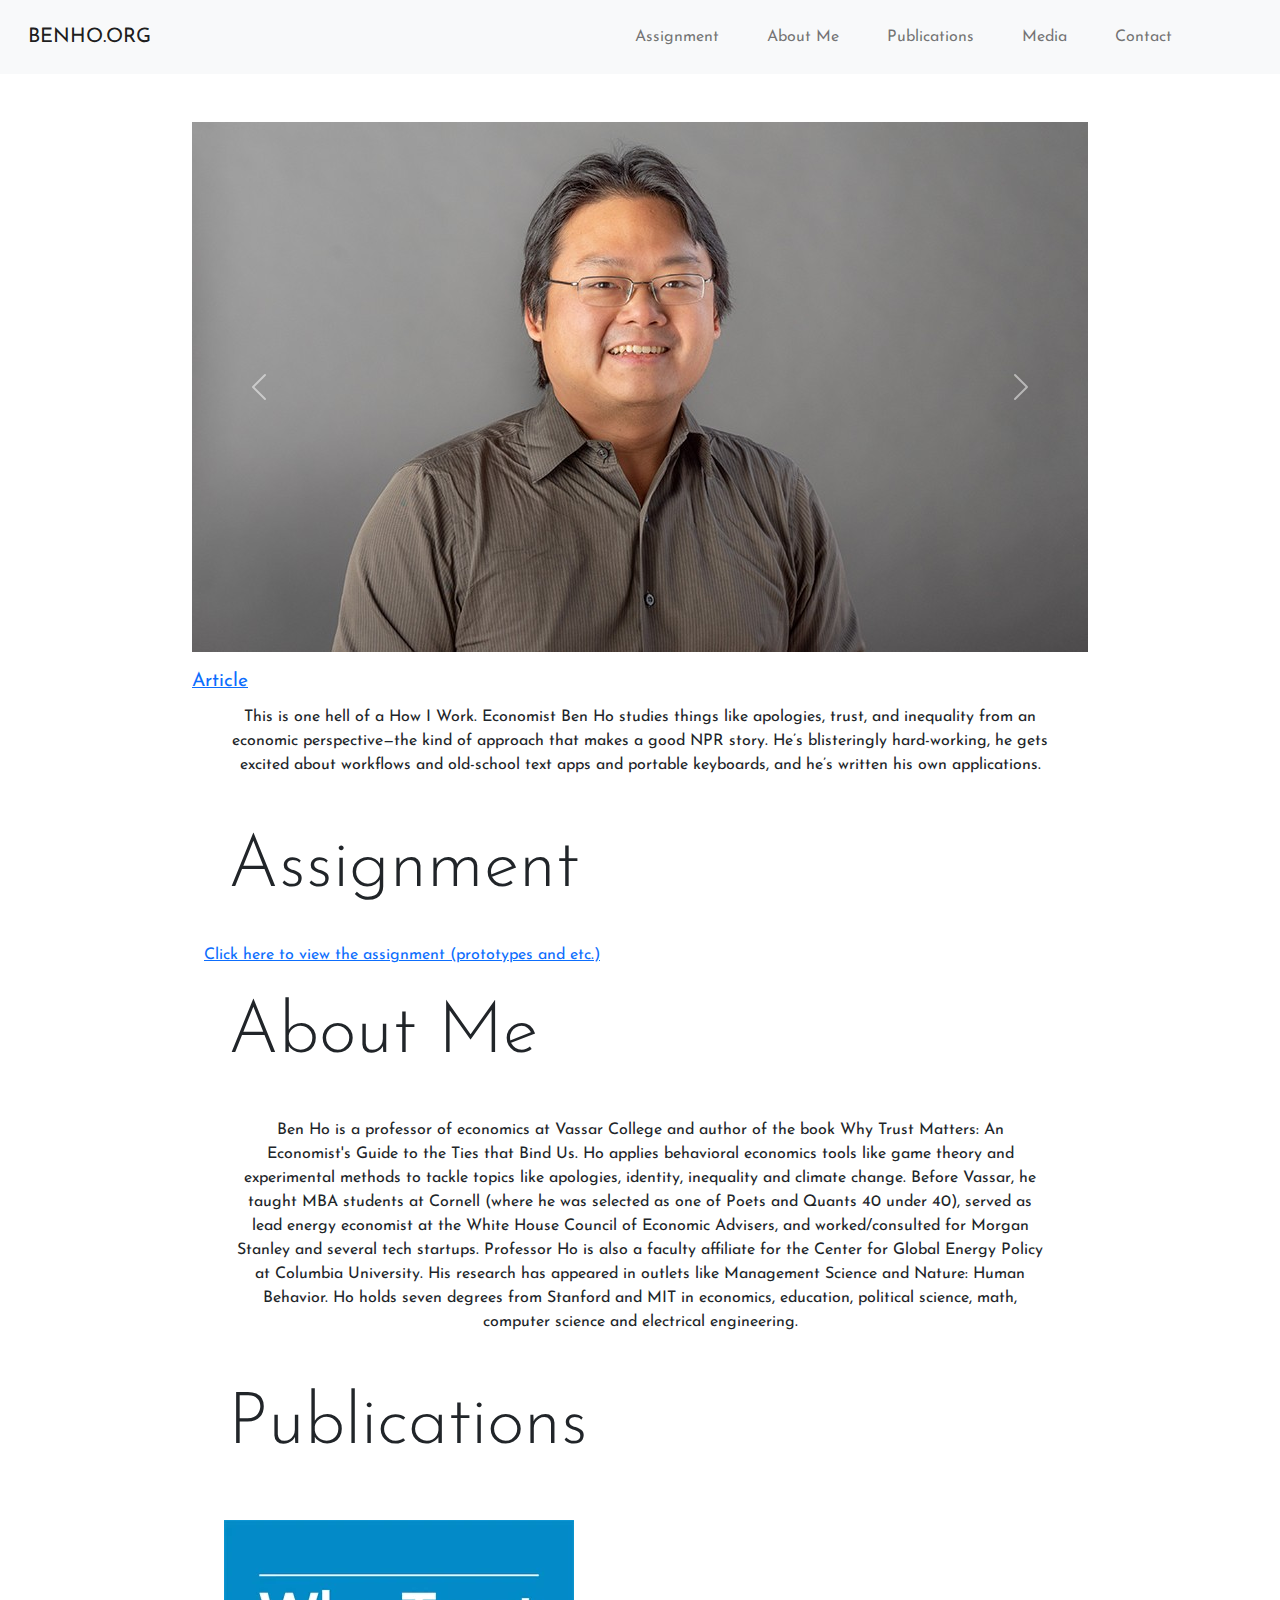
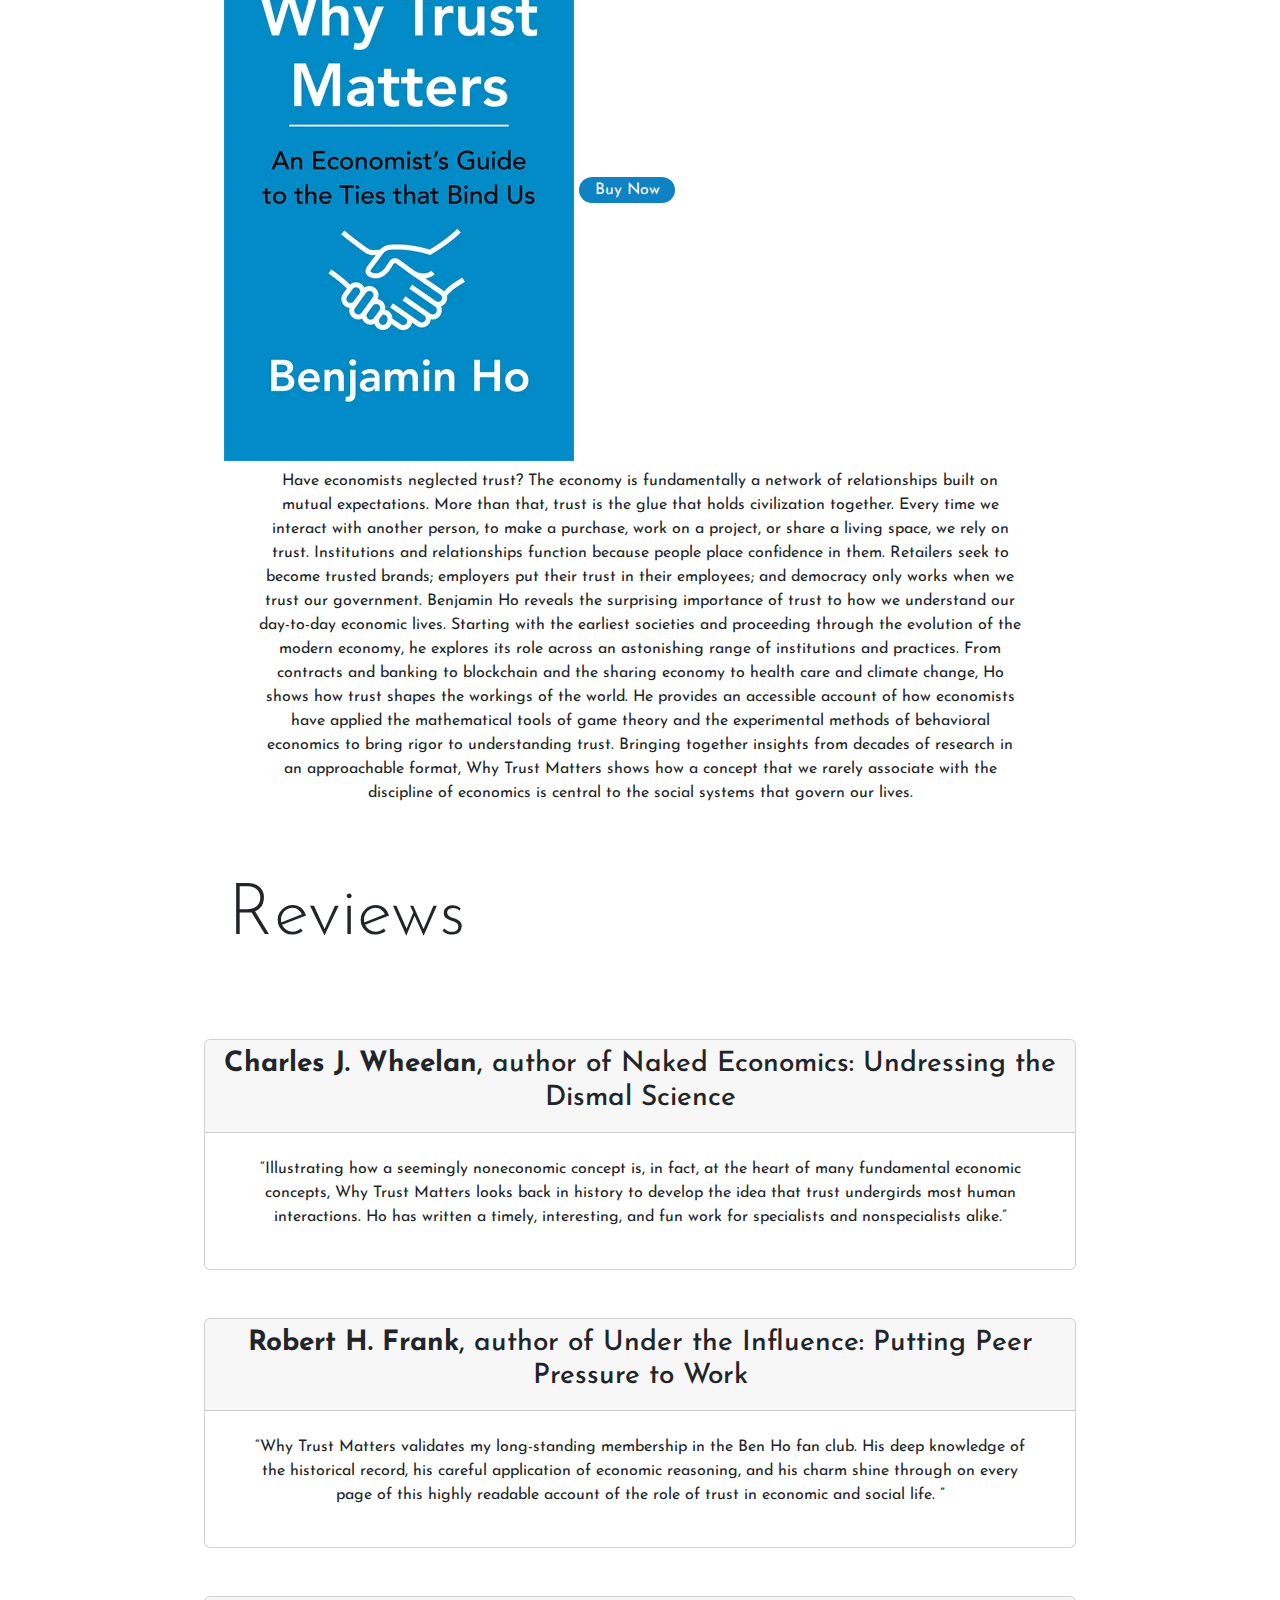
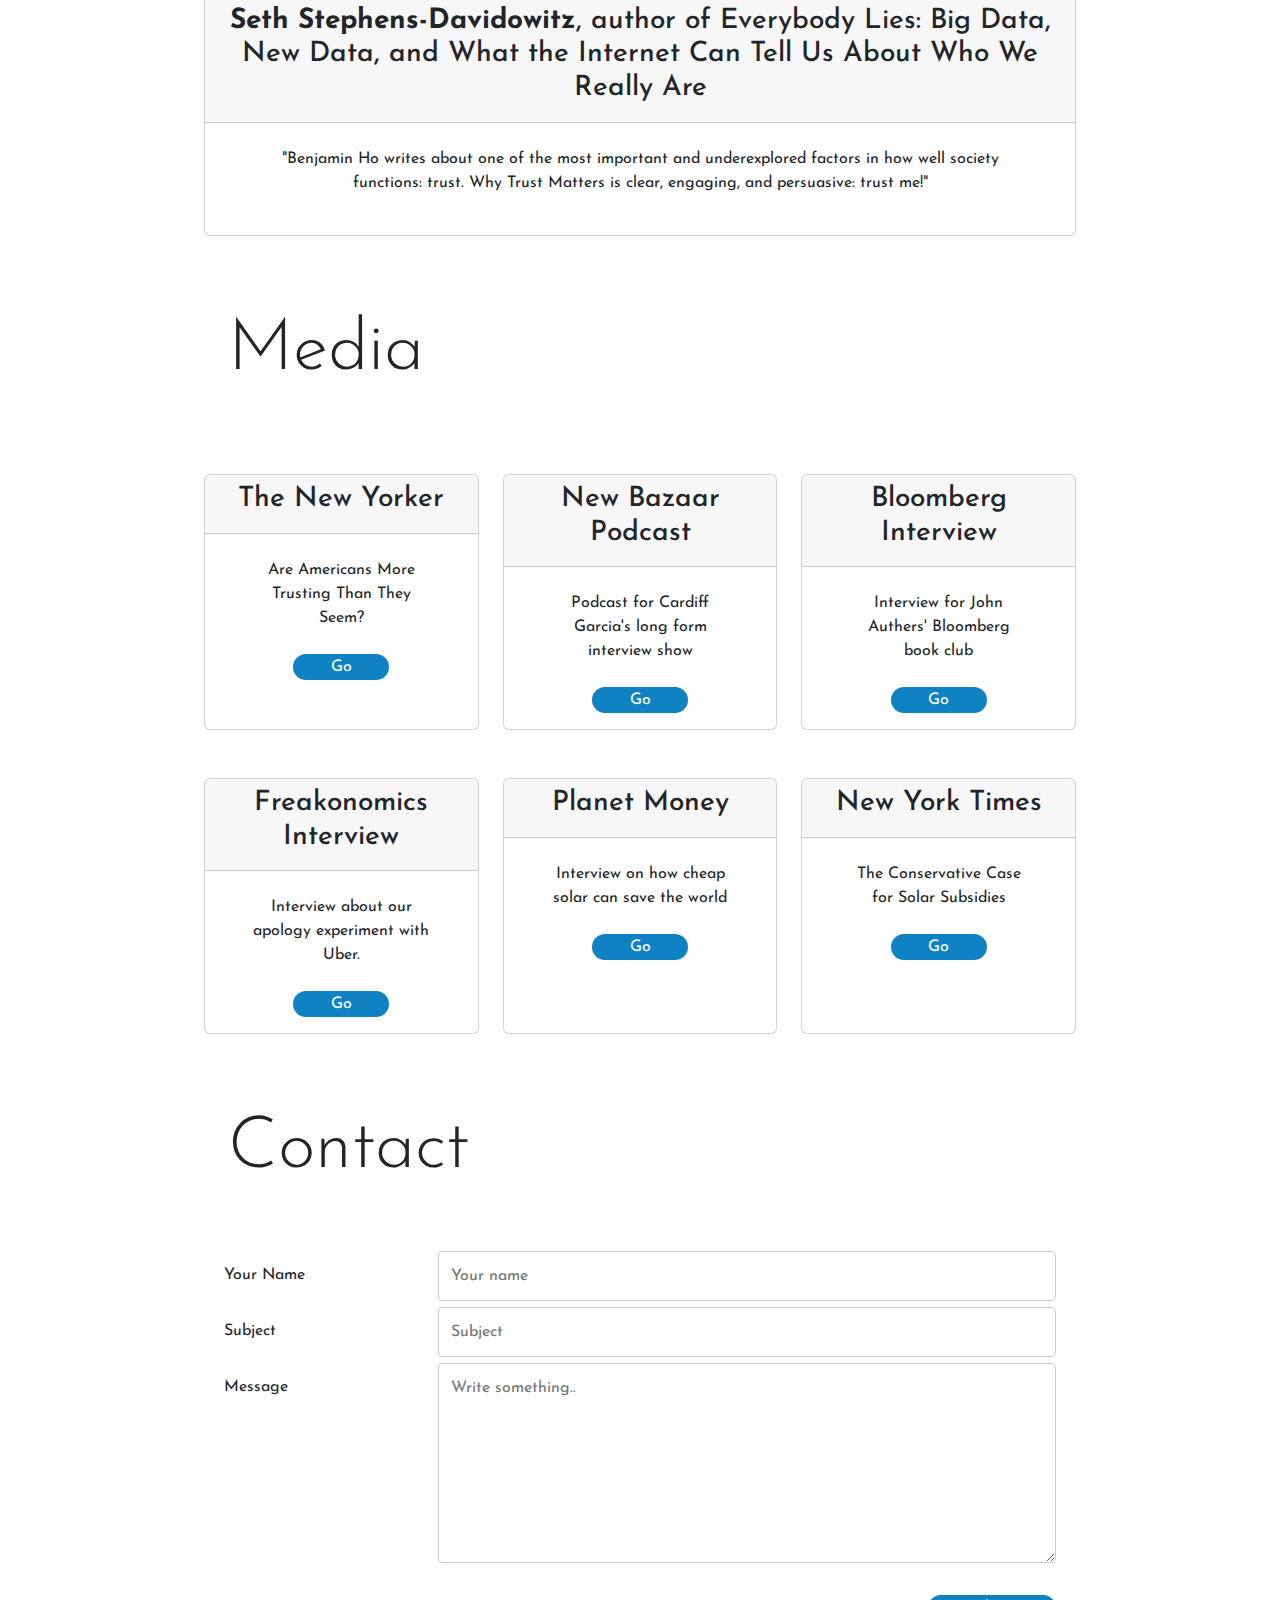
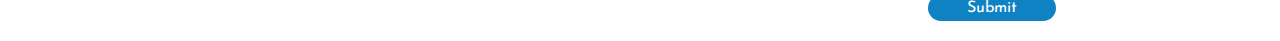
==== index.html @ 7d3d0a53 "init" ====
<!DOCTYPE html>
<html lang="en">
<head>
    <meta charset="UTF-8">
    <meta http-equiv="X-UA-Compatible" content="IE=edge">
    <meta name="viewport" content="width=device-width, initial-scale=1.0">
    <link rel="stylesheet" href="bootstrap.css">
    <link rel="stylesheet" href="styles.css">
    <link rel="preconnect" href="https://fonts.googleapis.com"> 
<link rel="preconnect" href="https://fonts.gstatic.com" crossorigin> 
<link href="https://fonts.googleapis.com/css2?family=Josefin+Sans:wght@100;300&display=swap" rel="stylesheet">
    <title>Portfolio</title>
</head>
<body>
    <nav class="navbar navbar-expand-sm navbar-light bg-light topnav">
        <div class="container-fluid">
            <a class = "navbar-brand" href = "Assignment.html">BENHO.ORG</a>
            <div class="collapse navbar-collapse flex-row-reverse mx-5 px-4">
            <ul class="navbar-nav ml-auto">
                <li class="navbar-item mx-3"><a href="#Assignment" class="nav-link">Assignment</a></li>
                <li class="navbar-item mx-3"><a href="#AboutMe" class="nav-link">About Me</a></li>
                <li class="navbar-item mx-3"><a href="#Publications" class="nav-link">Publications</a></li>
                <li class="navbar-item mx-3"><a href="#Media" class="nav-link">Media</a></li>
                <li class="navbar-item mx-3"><a href="#Contact" class="nav-link">Contact</a></li>
            </ul>
        </div>
        </div>
    </nav> 

    <div class="body-content">
    <div class="presentation">
    <div id="carouselExampleIndicators" class="carousel slide mt-5 mb-3" data-ride="carousel">
        <ol class="carousel-indicators">
            <li data-target="#carouselExampleIndicators" data-slide-to="0" class="active"></li>
            <li data-target="#carouselExampleIndicators" data-slide-to="1"></li>
            <li data-target="#carouselExampleIndicators" data-slide-to="2"></li>
          </ol>
        <div class="carousel-inner">
            <div class="carousel-item active align-items-center" >
                <div class="d-flex justify-content-center">
                <img src="Images/ben-ho-columbia.jpg" alt="Image of Prof. Ben Ho smiling at the camera">
            </div>
            
            </div>
          <div class="carousel-item">
            <img class="d-block w-100" src="..." alt="Second slide">
          </div>
          <div class="carousel-item">
            <img class="d-block w-100" src="..." alt="Third slide">
          </div>
        </div>
        <a class="carousel-control-prev" href="#carouselExampleControls" role="button" data-slide="prev">
          <span class="carousel-control-prev-icon" aria-hidden="true"></span>
          <span class="sr-only"></span>
        </a>
        <a class="carousel-control-next" href="#carouselExampleControls" role="button" data-slide="next">
          <span class="carousel-control-next-icon" aria-hidden="true"></span>
          <span class="sr-only"></span>
        </a>
        
    </div>

    <div class="c-caption align-items-center">
        <a href = "#">Article</a>
        <p>This is one hell of a How I Work. Economist Ben Ho studies things like apologies, trust, and inequality from an economic perspective—the kind of approach that makes a good NPR story. He’s blisteringly hard-working, he gets excited about workflows and old-school text apps and portable keyboards, and he’s written his own applications. </p>

    </div>
    </div>


    <div id="Assignment" class = "container-fluid publications">
        <h2 class = "text-dark display-2"> Assignment</h2>
    <a href="Assignment.html">Click here to view the assignment (prototypes and etc.)</a>
</div>
    
    <div id="AboutMe" class="container-fluid bg-white text-left">
        <h2 class = "text-dark display-2"> About Me</h2>
        <p>Ben Ho is a professor of economics at Vassar College and author of the book Why Trust Matters: An Economist's Guide to the Ties that Bind Us. Ho applies behavioral economics tools like game theory and experimental methods to tackle topics like apologies, identity, inequality and climate change. Before Vassar, he taught MBA students at Cornell (where he was selected as one of Poets and Quants 40 under 40), served as lead energy economist at the White House Council of Economic Advisers, and worked/consulted for Morgan Stanley and several tech startups. Professor Ho is also a faculty affiliate for the Center for Global Energy Policy at Columbia University. His research has appeared in outlets like Management Science and Nature: Human Behavior. Ho holds seven degrees from Stanford and MIT in economics, education, political science, math, computer science and electrical engineering.</p>        
    </div>

    
    <div id="Publications" class = "container-fluid publications">
        <h2 class = "text-dark display-2"> Publications</h2>
        <div class="container align">
            <div class="image">
              <img src="Images/9780231189606.jpg.webp">
              <button type="button">Buy Now</button>
            </div>
            <div class="text">
              <p>Have economists neglected trust? The economy is fundamentally a network of relationships built on mutual expectations. More than that, trust is the glue that holds civilization together. Every time we interact with another person, to make a purchase, work on a project, or share a living space, we rely on trust. Institutions and relationships function because people place confidence in them. Retailers seek to become trusted brands; employers put their trust in their employees; and democracy only works when we trust our government. 

                Benjamin Ho reveals the surprising importance of trust to how we understand our day-to-day economic lives. Starting with the earliest societies and proceeding through the evolution of the modern economy, he explores its role across an astonishing range of institutions and practices. From contracts and banking to blockchain and the sharing economy to health care and climate change, Ho shows how trust shapes the workings of the world. He provides an accessible account of how economists have applied the mathematical tools of game theory and the experimental methods of behavioral economics to bring rigor to understanding trust. Bringing together insights from decades of research in an approachable format, Why Trust Matters shows how a concept that we rarely associate with the discipline of economics is central to the social systems that govern our lives. </p>
            </div>
          </div>
    </div>


    <div id="Review" class = "container-fluid publications">
        <h2 class = "text-dark display-2"> Reviews</h2>
        <div class = "row pt-5 justify-content-center">
            <div class="col-12 pb-5">
                <div class="card h-100">
                    <div class="card-header">
                        <h3><b>Charles J. Wheelan</b>, author of Naked Economics: Undressing the Dismal Science </h3>
                    </div>
                    <div class="card-body">
                        <div class="card-text">
                            <p> “Illustrating how a seemingly noneconomic concept is, in fact, at the heart of many fundamental economic concepts, Why Trust Matters looks back in history to develop the idea that trust undergirds most human interactions. Ho has written a timely, interesting, and fun work for specialists and nonspecialists alike.”
                            </p>
                        </div>
                    </div>
                    
                </div> 
            </div>

            <div class="col-12 pb-5">
                <div class="card h-100">
                    <div class="card-header">
                        <h3><b>Robert H. Frank</b>, author of Under the Influence: Putting Peer Pressure to Work</h3>
                    </div>
                    <div class="card-body">
                        <div class="card-text">
                            <p> “Why Trust Matters validates my long-standing membership in the Ben Ho fan club. His deep knowledge of the historical record, his careful application of economic reasoning, and his charm shine through on every page of this highly readable account of the role of trust in economic and social life. ”
                            </p>
                        </div>
                    </div>
                    
                </div> 
            </div>

            <div class="col-12 pb-5">
                <div class="card h-100">
                    <div class="card-header">
                        <h3><b>Seth Stephens-Davidowitz</b>, author of Everybody Lies: Big Data, New Data, and What the Internet Can Tell Us About Who We Really Are </h3>
                    </div>
                    <div class="card-body">
                        <div class="card-text">
                            <p> "Benjamin Ho writes about one of the most important and underexplored factors in how well society functions: trust. Why Trust Matters is clear, engaging, and persuasive: trust me!"
                            </p>
                        </div>
                    </div>
                    
                </div> 
            </div>
        </div>
    </div>



    <div id="Media" class="container-fluid ">
        <h2 class = "text-dark display-2"> Media</h2>
        <div class = "row pt-5 justify-content-center">
            <div class="col-lg-4 col-md-6 pb-5">
                <div class="card h-100">
                    <div class="card-header">
                        <h3>The New Yorker</h3>
                    </div>
                    <div class="card-body">
                        <div class="card-text align-items-center button">
                            <p>Are Americans More Trusting Than They Seem?</p>
                            <button type="button">Go</button>
                        </div>
                    </div>
                    
                </div>    
            </div>
            <div class="col-lg-4 col-md-6 pb-5">
                <div class="card h-100">
                    <div class="card-header">
                        <h3>New Bazaar Podcast</h3>
                    </div>
                    <div class="card-body">
                        <div class="card-text align-items-center button">
                            <p> Podcast for Cardiff Garcia's long form interview show
                            </p>
                            <button type="button">Go</button>
                        </div>
                    </div>
                    
                </div> 
            </div>
            <div class="col-lg-4 col-md-6 pb-5">
                <div class="card h-100">
                    <div class="card-header">
                        <h3>Bloomberg Interview</h3>
                    </div>
                    <div class="card-body">
                        <div class="card-text align-items-center button">
                            <p>Interview for John Authers' Bloomberg book club</p>
                            <button type="button">Go</button>
                        </div>
                    </div>
                    
                </div> 
             </div>
            <div class="col-lg-4 col-md-6 pb-5">
                <div class="card h-100">
                    <div class="card-header">
                        <h3>Freakonomics Interview</h3>
                    </div>
                    <div class="card-body">
                        <div class="card-text align-items-center button">
                            <p>Interview about our apology experiment with Uber.</p>
                            <button type="button">Go</button>
                        </div>
                    </div>
                    
                </div>    
            </div>
            <div class="col-lg-4 col-md-6 pb-5">
                <div class="card h-100">
                    <div class="card-header">
                        <h3>Planet Money</h3>
                    </div>
                    <div class="card-body">
                        <div class="card-text align-items-center button">
                            <p>Interview on how cheap solar can save the world</p>
                            <button type="button">Go</button>
                        </div>
                    </div>
                    
                </div>    
            </div>
           
            <div class="col-lg-4 col-md-6 pb-5">
                <div class="card h-100">
                    <div class="card-header">
                        <h3>New York Times</h3>
                    </div>
                    <div class="card-body">
                        <div class="card-text align-items-center button">
                            <p>The Conservative Case for Solar Subsidies</p>
                            <button type="button">Go</button>
                        </div>
                    </div>
                    
                </div>    
            </div>
        </div>
    </div>

    <div id="Contact" class="container-fluid contact">
        <h2 class = "text-dark display-2"> Contact</h2>
        <div class="container">
            <form action="/action_page.php">
            <div class="row">
              <div class="col-25">
                <label for="fname">Your Name</label>
              </div>
              <div class="col-75">
                <input type="text" id="fname" name="firstname" placeholder="Your name">
              </div>
            </div>
            <div class="row">
              <div class="col-25">
                <label for="lname">Subject</label>
              </div>
              <div class="col-75">
                <input type="text" id="lname" name="lastname" placeholder="Subject">
              </div>
            </div>
            <div class="row">
              <div class="col-25">
                <label for="subject">Message</label>
              </div>
              <div class="col-75">
                <textarea id="subject" name="subject" placeholder="Write something.." style="height:200px"></textarea>
              </div>
            </div>
            <br>
            <div class="button contact-text">
              <button type="button">Submit</button>
            </div>
            </form>
          </div>
    </div>
            

</body>
</html>
---- styles.css ----
/* open-sans-regular - latin */
@font-face {
    font-family: 'Open Sans';
    font-style: normal;
    font-weight: 400;
    src: url('./fonts/open-sans-v34-latin-regular.eot'); /* IE9 Compat Modes */
    src: local(''),
         url('./fonts/open-sans-v34-latin-regular.eot?#iefix') format('embedded-opentype'), /* IE6-IE8 */
         url('./fonts/open-sans-v34-latin-regular.woff2') format('woff2'), /* Super Modern Browsers */
         url('./fonts/open-sans-v34-latin-regular.woff') format('woff'), /* Modern Browsers */
         url('./fonts/open-sans-v34-latin-regular.ttf') format('truetype'), /* Safari, Android, iOS */
         url('./fonts/open-sans-v34-latin-regular.svg#OpenSans') format('svg'); /* Legacy iOS */
  }

  /* roboto-regular - latin */
@font-face {
    font-family: 'Roboto';
    font-style: normal;
    font-weight: 400;
    src: url('./fonts/roboto-v30-latin-regular.eot'); /* IE9 Compat Modes */
    src: local(''),
         url('./fonts/roboto-v30-latin-regular.eot?#iefix') format('embedded-opentype'), /* IE6-IE8 */
         url('./fonts/roboto-v30-latin-regular.woff2') format('woff2'), /* Super Modern Browsers */
         url('./fonts/roboto-v30-latin-regular.woff') format('woff'), /* Modern Browsers */
         url('./fonts/roboto-v30-latin-regular.ttf') format('truetype'), /* Safari, Android, iOS */
         url('./fonts/roboto-v30-latin-regular.svg#Roboto') format('svg'); /* Legacy iOS */
  }

  body {
    font-family: 'Josefin Sans', sans-serif;
  }

  .body-content{
    width:70%;
    margin: auto;
  }
 

  .presentation-text img{
    margin-bottom: 1rem;
  }

  .presentation a{
    font-size: larger;
    font-weight: 400;
  }

  .c-caption a{
    text-align: center;
    margin-top: 2rem;
  }

  .c-caption p{
    text-align: center;
  }

  h2{
    padding: 1.5rem;
  }
  p{
    padding: 0.5rem 2rem 0.5rem 2rem;
  }

  #Prototype a{
    padding: 0.5rem 2rem 0.5rem 2rem;

  }

  #Redesign a{
    padding: 0.5rem 2rem 0.5rem 2rem;

  }

  #Assignment a{
    text-align: center;
  }

  .presentation{
  }
  .topnav a{
    float: right;
    padding: 14px 16px;
  }
  
  .topnav a:hover {
    color:#0E82C3;
  }
  
  .image-center{
    display: flex;
    justify-content: center;
    margin-top: 3rem;
  }

  /* @media  screen and (min-width: 860px){


    h1,
    h2,
    h3,
    h4{
      font-family: 'Josefin Sans', sans-serif;
      font-weight: bolder;
      padding: 5 rem;
    }
  
    h3{
      padding:3rem;
    }
    
    .presentation{
      padding-bottom: 3rem;
      padding-top: 3rem;
      text-align: center;
    }
  
    .presentation-text{
      padding-bottom: 3rem;
      padding-top: 3rem;
      text-align: center;
      align-items: center;
    }

    .body-content{
        width: 30%;
        align-items: center;
    }
  .publications .container{
    display: flex;
  align-items: center;
  justify-content: center
  }

  .publications img{
    width: 10rem;
    height: 15rem; 
  }

  .publications .image {
    flex-basis: 200%;
    margin-bottom: 6rem;
    text-align: center;
  }
  
  .image button{
    margin: 2rem;
  }

  .publications .text {
    padding-left: 20px;
  }
} */


  /* @media screen and (max-width: 860px){
    .publications .container{
    align-items: center;
    justify-content: center
    }

    .image{
      text-align: center;
      align-items: center;
    }

    .image button{
      margin: 2rem;
    }

    .body-content{
      margin-left: 1rem;
      margin-right: 1rem;
    }
    
    h1,
    h2,
    h3,
    h4{
      font-family: 'Josefin Sans', sans-serif;
      font-weight: bolder;
      padding: 2 rem;
    }
  
    h3{
      padding:1rem;
    }
    
    .presentation{
      padding-bottom: 1rem;
      padding-top: 1rem;
      text-align: center;
    }
  
    .presentation-text{
      padding-bottom: 1rem;
      padding-top: 1rem;
      text-align: center;
      align-items: center;
    }
} */


#Review h3,p{
  text-align: center;
}

button{
  background-color: #0E82C3;
  color: white;
  border:none;
  border-radius: 15px;
  text-align: center;
  width: 6rem;
  height: 7 rem;
  padding: 2 rem;
}

button:hover{
  background-color: white;
  border: 1px solid #0E82C3;
  color:#0E82C3;
}

.button{
  text-align: center;
}

#Media h3{
  text-align: center;
}




.contact * {
  box-sizing: border-box;
}

input[type=text], select, textarea {
  width: 100%;
  padding: 12px;
  border: 1px solid #ccc;
  border-radius: 4px;
  resize: vertical;
}

label {
  padding: 12px 12px 12px 0;
  display: inline-block;
}


.container {
  border-radius: 5px;
  padding: 20px;
}

.col-25 {
  float: left;
  width: 25%;
  margin-top: 6px;
}

.col-75 {
  float: left;
  width: 75%;
  margin-top: 6px;
}

.row:after {
  content: "";
  display: table;
  clear: both;
}

.contact button{
  width:8rem;
  text-align: center;

}

.contact-text{
  text-align: right;
}



/* 
@media screen and (max-width: 600px) {
  .col-25, .col-75, input[type=submit] {
    width: 100%;
    margin-top: 0;
  }
} */
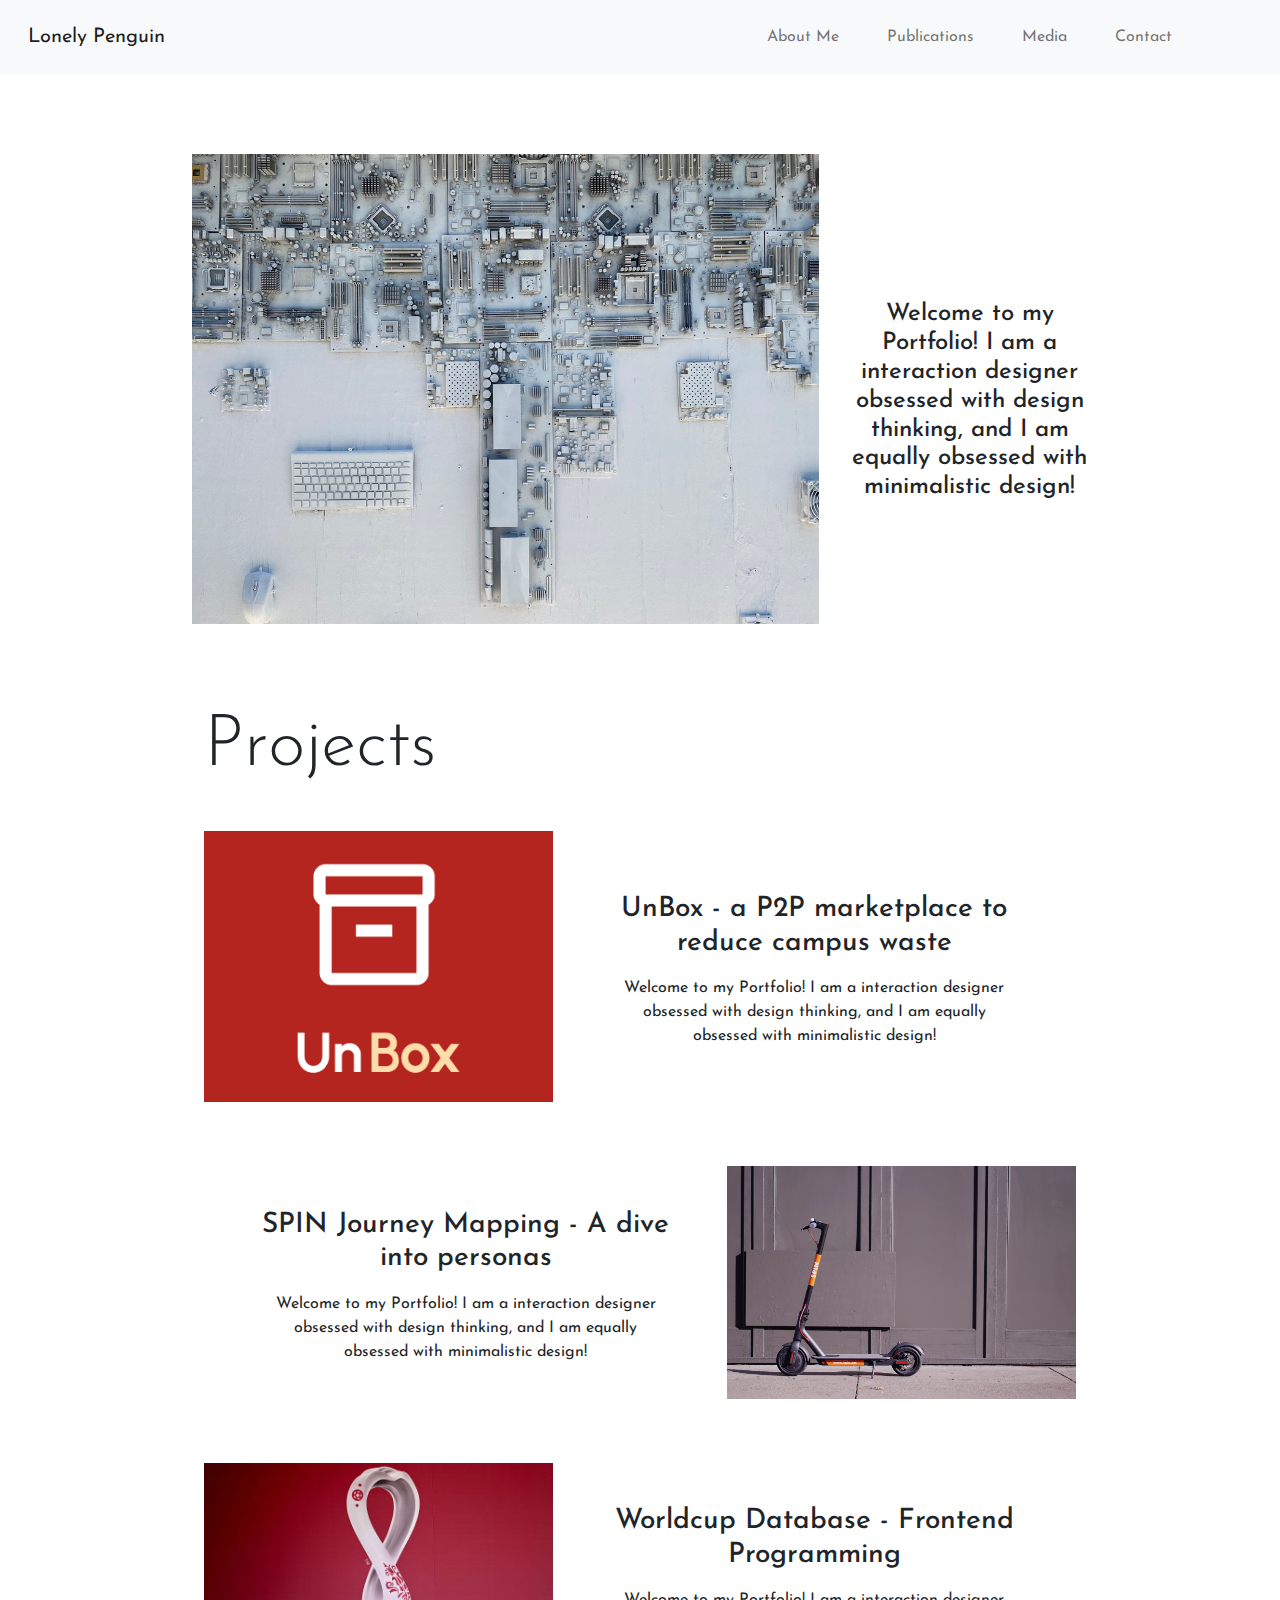
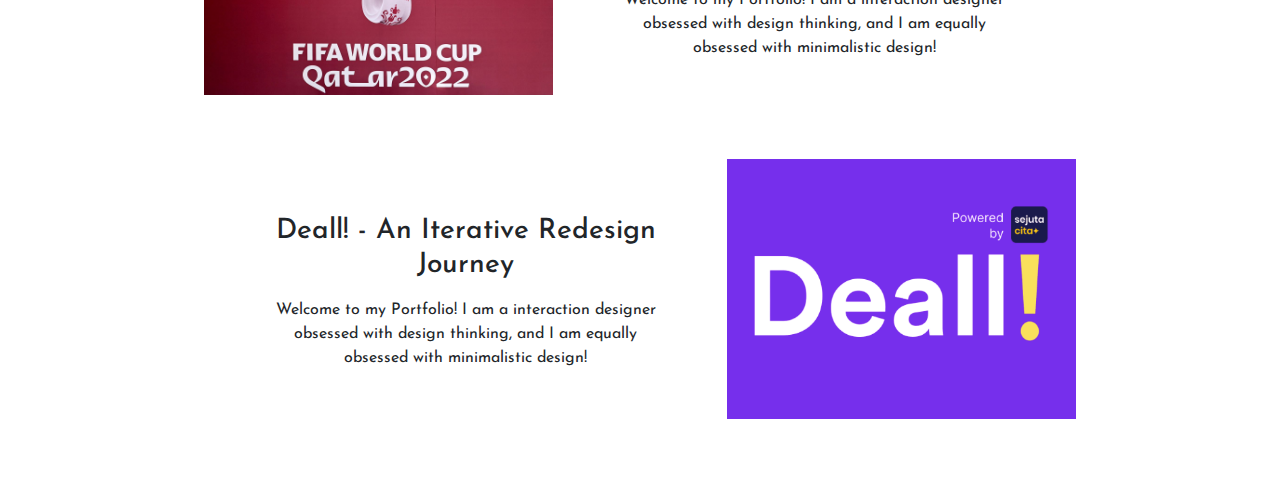
==== commit 2a8c7c07: "new design" ====
--- a/index.html
+++ b/index.html
@@ -14,10 +14,9 @@
 <body>
     <nav class="navbar navbar-expand-sm navbar-light bg-light topnav">
         <div class="container-fluid">
-            <a class = "navbar-brand" href = "Assignment.html">BENHO.ORG</a>
+            <a class = "navbar-brand" href = "#">Lonely Penguin</a>
             <div class="collapse navbar-collapse flex-row-reverse mx-5 px-4">
             <ul class="navbar-nav ml-auto">
-                <li class="navbar-item mx-3"><a href="#Assignment" class="nav-link">Assignment</a></li>
                 <li class="navbar-item mx-3"><a href="#AboutMe" class="nav-link">About Me</a></li>
                 <li class="navbar-item mx-3"><a href="#Publications" class="nav-link">Publications</a></li>
                 <li class="navbar-item mx-3"><a href="#Media" class="nav-link">Media</a></li>
@@ -28,251 +27,53 @@
     </nav> 
 
     <div class="body-content">
-    <div class="presentation">
-    <div id="carouselExampleIndicators" class="carousel slide mt-5 mb-3" data-ride="carousel">
-        <ol class="carousel-indicators">
-            <li data-target="#carouselExampleIndicators" data-slide-to="0" class="active"></li>
-            <li data-target="#carouselExampleIndicators" data-slide-to="1"></li>
-            <li data-target="#carouselExampleIndicators" data-slide-to="2"></li>
-          </ol>
-        <div class="carousel-inner">
-            <div class="carousel-item active align-items-center" >
-                <div class="d-flex justify-content-center">
-                <img src="Images/ben-ho-columbia.jpg" alt="Image of Prof. Ben Ho smiling at the camera">
-            </div>
-            
-            </div>
-          <div class="carousel-item">
-            <img class="d-block w-100" src="..." alt="Second slide">
-          </div>
-          <div class="carousel-item">
-            <img class="d-block w-100" src="..." alt="Third slide">
-          </div>
+        <div class="introduction">
+            <img class="intro-image" src="Images/Miami.jpeg">
+            <h4 class="intro-text">Welcome to my Portfolio! I am a interaction designer obsessed with design thinking, and I am equally obsessed with minimalistic design!</h3>
         </div>
-        <a class="carousel-control-prev" href="#carouselExampleControls" role="button" data-slide="prev">
-          <span class="carousel-control-prev-icon" aria-hidden="true"></span>
-          <span class="sr-only"></span>
-        </a>
-        <a class="carousel-control-next" href="#carouselExampleControls" role="button" data-slide="next">
-          <span class="carousel-control-next-icon" aria-hidden="true"></span>
-          <span class="sr-only"></span>
-        </a>
-        
-    </div>
+    
 
-    <div class="c-caption align-items-center">
-        <a href = "#">Article</a>
-        <p>This is one hell of a How I Work. Economist Ben Ho studies things like apologies, trust, and inequality from an economic perspective—the kind of approach that makes a good NPR story. He’s blisteringly hard-working, he gets excited about workflows and old-school text apps and portable keyboards, and he’s written his own applications. </p>
-
-    </div>
-    </div>
+    
 
 
-    <div id="Assignment" class = "container-fluid publications">
-        <h2 class = "text-dark display-2"> Assignment</h2>
-    <a href="Assignment.html">Click here to view the assignment (prototypes and etc.)</a>
-</div>
+   
     
-    <div id="AboutMe" class="container-fluid bg-white text-left">
-        <h2 class = "text-dark display-2"> About Me</h2>
-        <p>Ben Ho is a professor of economics at Vassar College and author of the book Why Trust Matters: An Economist's Guide to the Ties that Bind Us. Ho applies behavioral economics tools like game theory and experimental methods to tackle topics like apologies, identity, inequality and climate change. Before Vassar, he taught MBA students at Cornell (where he was selected as one of Poets and Quants 40 under 40), served as lead energy economist at the White House Council of Economic Advisers, and worked/consulted for Morgan Stanley and several tech startups. Professor Ho is also a faculty affiliate for the Center for Global Energy Policy at Columbia University. His research has appeared in outlets like Management Science and Nature: Human Behavior. Ho holds seven degrees from Stanford and MIT in economics, education, political science, math, computer science and electrical engineering.</p>        
+    <div id="My Projects" class="container-fluid bg-white text-left mt-5">
+        <h2 class = "text-dark display-2"> Projects</h2>
+        <a href="unbox.html">
+        <div class="project" id="project-1">
+            <img class="project-image" src="Images/unbox.png">
+            <div class="project-text">
+                <h3 class="project-title">UnBox - a P2P marketplace to reduce campus waste</h3>
+                <p class="project-description">Welcome to my Portfolio! I am a interaction designer obsessed with design thinking, and I am equally obsessed with minimalistic design!</p>
+            </div>
+        </div>
+    </a>
+        <div class="project" id="project-2">
+            <div class="project-text">
+                <h3 class="project-title">SPIN Journey Mapping - A dive into personas</h3>
+                <p class="project-description">Welcome to my Portfolio! I am a interaction designer obsessed with design thinking, and I am equally obsessed with minimalistic design!</p>
+            </div>            
+            <img class="project-image" src="Images/Scooter.jpg">
+        </div>
+        <div class="project" id="project-3">
+            <img class="project-image" src="Images/worldcup.jpg">
+            <div class="project-text">
+                <h3 class="project-title">Worldcup Database - Frontend Programming</h3>
+                <p class="project-description">Welcome to my Portfolio! I am a interaction designer obsessed with design thinking, and I am equally obsessed with minimalistic design!</p>
+            </div>          
+        </div>
+        <div class="project" id="project-4">
+            <div class="project-text">
+                <h3 class="project-title">Deall! - An Iterative Redesign Journey</h3>
+                <p class="project-description">Welcome to my Portfolio! I am a interaction designer obsessed with design thinking, and I am equally obsessed with minimalistic design!</p>
+            </div>            
+            <img class="project-image" src="Images/Deall.png">
+        </div>
     </div>
 
     
-    <div id="Publications" class = "container-fluid publications">
-        <h2 class = "text-dark display-2"> Publications</h2>
-        <div class="container align">
-            <div class="image">
-              <img src="Images/9780231189606.jpg.webp">
-              <button type="button">Buy Now</button>
-            </div>
-            <div class="text">
-              <p>Have economists neglected trust? The economy is fundamentally a network of relationships built on mutual expectations. More than that, trust is the glue that holds civilization together. Every time we interact with another person, to make a purchase, work on a project, or share a living space, we rely on trust. Institutions and relationships function because people place confidence in them. Retailers seek to become trusted brands; employers put their trust in their employees; and democracy only works when we trust our government. 
-
-                Benjamin Ho reveals the surprising importance of trust to how we understand our day-to-day economic lives. Starting with the earliest societies and proceeding through the evolution of the modern economy, he explores its role across an astonishing range of institutions and practices. From contracts and banking to blockchain and the sharing economy to health care and climate change, Ho shows how trust shapes the workings of the world. He provides an accessible account of how economists have applied the mathematical tools of game theory and the experimental methods of behavioral economics to bring rigor to understanding trust. Bringing together insights from decades of research in an approachable format, Why Trust Matters shows how a concept that we rarely associate with the discipline of economics is central to the social systems that govern our lives. </p>
-            </div>
-          </div>
-    </div>
-
-
-    <div id="Review" class = "container-fluid publications">
-        <h2 class = "text-dark display-2"> Reviews</h2>
-        <div class = "row pt-5 justify-content-center">
-            <div class="col-12 pb-5">
-                <div class="card h-100">
-                    <div class="card-header">
-                        <h3><b>Charles J. Wheelan</b>, author of Naked Economics: Undressing the Dismal Science </h3>
-                    </div>
-                    <div class="card-body">
-                        <div class="card-text">
-                            <p> “Illustrating how a seemingly noneconomic concept is, in fact, at the heart of many fundamental economic concepts, Why Trust Matters looks back in history to develop the idea that trust undergirds most human interactions. Ho has written a timely, interesting, and fun work for specialists and nonspecialists alike.”
-                            </p>
-                        </div>
-                    </div>
-                    
-                </div> 
-            </div>
-
-            <div class="col-12 pb-5">
-                <div class="card h-100">
-                    <div class="card-header">
-                        <h3><b>Robert H. Frank</b>, author of Under the Influence: Putting Peer Pressure to Work</h3>
-                    </div>
-                    <div class="card-body">
-                        <div class="card-text">
-                            <p> “Why Trust Matters validates my long-standing membership in the Ben Ho fan club. His deep knowledge of the historical record, his careful application of economic reasoning, and his charm shine through on every page of this highly readable account of the role of trust in economic and social life. ”
-                            </p>
-                        </div>
-                    </div>
-                    
-                </div> 
-            </div>
-
-            <div class="col-12 pb-5">
-                <div class="card h-100">
-                    <div class="card-header">
-                        <h3><b>Seth Stephens-Davidowitz</b>, author of Everybody Lies: Big Data, New Data, and What the Internet Can Tell Us About Who We Really Are </h3>
-                    </div>
-                    <div class="card-body">
-                        <div class="card-text">
-                            <p> "Benjamin Ho writes about one of the most important and underexplored factors in how well society functions: trust. Why Trust Matters is clear, engaging, and persuasive: trust me!"
-                            </p>
-                        </div>
-                    </div>
-                    
-                </div> 
-            </div>
-        </div>
-    </div>
-
-
-
-    <div id="Media" class="container-fluid ">
-        <h2 class = "text-dark display-2"> Media</h2>
-        <div class = "row pt-5 justify-content-center">
-            <div class="col-lg-4 col-md-6 pb-5">
-                <div class="card h-100">
-                    <div class="card-header">
-                        <h3>The New Yorker</h3>
-                    </div>
-                    <div class="card-body">
-                        <div class="card-text align-items-center button">
-                            <p>Are Americans More Trusting Than They Seem?</p>
-                            <button type="button">Go</button>
-                        </div>
-                    </div>
-                    
-                </div>    
-            </div>
-            <div class="col-lg-4 col-md-6 pb-5">
-                <div class="card h-100">
-                    <div class="card-header">
-                        <h3>New Bazaar Podcast</h3>
-                    </div>
-                    <div class="card-body">
-                        <div class="card-text align-items-center button">
-                            <p> Podcast for Cardiff Garcia's long form interview show
-                            </p>
-                            <button type="button">Go</button>
-                        </div>
-                    </div>
-                    
-                </div> 
-            </div>
-            <div class="col-lg-4 col-md-6 pb-5">
-                <div class="card h-100">
-                    <div class="card-header">
-                        <h3>Bloomberg Interview</h3>
-                    </div>
-                    <div class="card-body">
-                        <div class="card-text align-items-center button">
-                            <p>Interview for John Authers' Bloomberg book club</p>
-                            <button type="button">Go</button>
-                        </div>
-                    </div>
-                    
-                </div> 
-             </div>
-            <div class="col-lg-4 col-md-6 pb-5">
-                <div class="card h-100">
-                    <div class="card-header">
-                        <h3>Freakonomics Interview</h3>
-                    </div>
-                    <div class="card-body">
-                        <div class="card-text align-items-center button">
-                            <p>Interview about our apology experiment with Uber.</p>
-                            <button type="button">Go</button>
-                        </div>
-                    </div>
-                    
-                </div>    
-            </div>
-            <div class="col-lg-4 col-md-6 pb-5">
-                <div class="card h-100">
-                    <div class="card-header">
-                        <h3>Planet Money</h3>
-                    </div>
-                    <div class="card-body">
-                        <div class="card-text align-items-center button">
-                            <p>Interview on how cheap solar can save the world</p>
-                            <button type="button">Go</button>
-                        </div>
-                    </div>
-                    
-                </div>    
-            </div>
-           
-            <div class="col-lg-4 col-md-6 pb-5">
-                <div class="card h-100">
-                    <div class="card-header">
-                        <h3>New York Times</h3>
-                    </div>
-                    <div class="card-body">
-                        <div class="card-text align-items-center button">
-                            <p>The Conservative Case for Solar Subsidies</p>
-                            <button type="button">Go</button>
-                        </div>
-                    </div>
-                    
-                </div>    
-            </div>
-        </div>
-    </div>
-
-    <div id="Contact" class="container-fluid contact">
-        <h2 class = "text-dark display-2"> Contact</h2>
-        <div class="container">
-            <form action="/action_page.php">
-            <div class="row">
-              <div class="col-25">
-                <label for="fname">Your Name</label>
-              </div>
-              <div class="col-75">
-                <input type="text" id="fname" name="firstname" placeholder="Your name">
-              </div>
-            </div>
-            <div class="row">
-              <div class="col-25">
-                <label for="lname">Subject</label>
-              </div>
-              <div class="col-75">
-                <input type="text" id="lname" name="lastname" placeholder="Subject">
-              </div>
-            </div>
-            <div class="row">
-              <div class="col-25">
-                <label for="subject">Message</label>
-              </div>
-              <div class="col-75">
-                <textarea id="subject" name="subject" placeholder="Write something.." style="height:200px"></textarea>
-              </div>
-            </div>
-            <br>
-            <div class="button contact-text">
-              <button type="button">Submit</button>
-            </div>
-            </form>
-          </div>
+   
     </div>
             
 
--- a/styles.css
+++ b/styles.css
@@ -55,7 +55,8 @@
   }
 
   h2{
-    padding: 1.5rem;
+    padding-top: 2rem;
+    padding-bottom: 2rem;
   }
   p{
     padding: 0.5rem 2rem 0.5rem 2rem;
@@ -69,6 +70,11 @@
   #Redesign a{
     padding: 0.5rem 2rem 0.5rem 2rem;
 
+  }
+
+  a{
+    text-decoration: none;
+    color: inherit
   }
 
   #Assignment a{
@@ -87,10 +93,117 @@
   }
   
   .image-center{
-    display: flex;
+    display:block;
+    margin-left: auto;
+    margin-right: auto;
+    width: 100%;
+    margin-bottom: 4rem;
+  }
+
+  .image-center:hover{
+    transform: scale(1.2);
+    transition: 0.5s;
+    cursor: zoom-in;
+  }
+
+  .introduction{
+    margin-top: 5rem;
+    display:flex;
+    align-items: center;
     justify-content: center;
-    margin-top: 3rem;
-  }
+  }
+
+  .introduction .intro-image{
+    display:block;
+    margin-left: auto;
+    margin-right: auto;
+    width: 70%;
+    flex-basis: 40%;
+  }
+
+  .introduction .intro-text{
+    text-align: center;
+    margin-top: 2rem;
+    margin-left: 2rem;
+  }
+
+
+  .project{
+    display:flex;
+    align-items: center;
+    justify-content: center;
+    margin: 2rem, 2rem, 2rem, 2rem;
+    margin-bottom: 4rem;
+    cursor: pointer;
+  }
+
+  #project-1:hover{
+    background-color: #A53328;
+    color:aliceblue;
+    transition: 0.8s;
+    transform: scale(1.2);
+  }
+
+  #project-2:hover{
+    background-color: #7E7179;
+    color:aliceblue;
+    transition: 0.8s;
+    transform: scale(1.2);
+  }
+
+  #project-3:hover{
+    background-color: #9B2740;
+    color:aliceblue;
+    transition: 0.8s;
+    transform: scale(1.2);
+  }
+
+  #project-4:hover{
+    background-color: #7A00ED;
+    color:aliceblue;
+    transition: 0.8s;
+    transform: scale(1.2);
+  }
+
+  .project-image{
+    display:block;
+    margin-left: auto;
+    margin-right: auto;
+    width: 40%;
+    flex-basis: 40%;
+  }
+
+  .project-text{
+    text-align: center;
+    margin-top: 2rem;
+    margin-left: 2rem;
+    margin-right:2rem;
+  }
+
+
+  .story{
+    display:flex;
+    align-items: center;
+    justify-content: center;
+    margin: 2rem, 2rem, 2rem, 2rem;
+    margin-bottom: 4rem;
+  }
+
+  .story-image{
+    display:block;
+    margin-left: auto;
+    margin-right: auto;
+    width: 40%;
+    flex-basis: 40%;
+  }
+
+  .story-text{
+    text-align: center;
+    margin-top: 2rem;
+    margin-left: 2rem;
+    margin-right:2rem;
+  }
+
 
   /* @media  screen and (min-width: 860px){
 
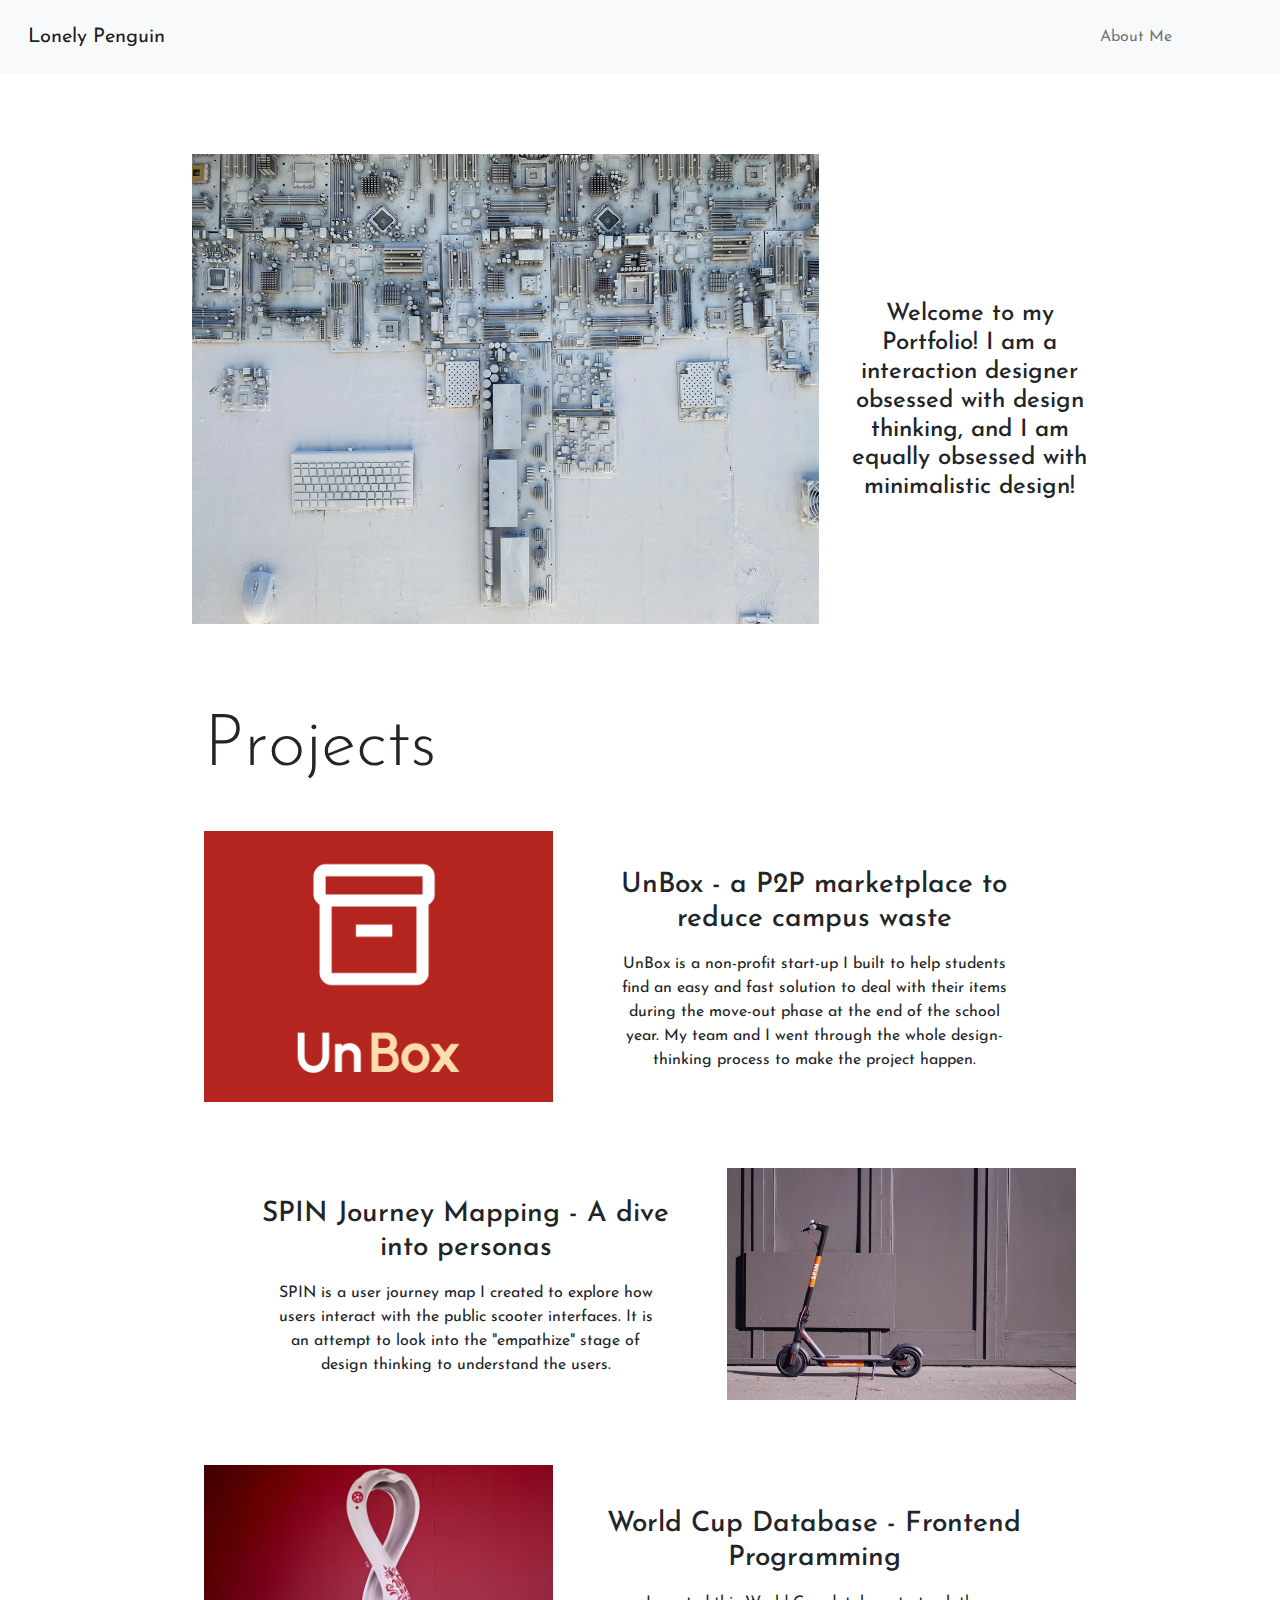
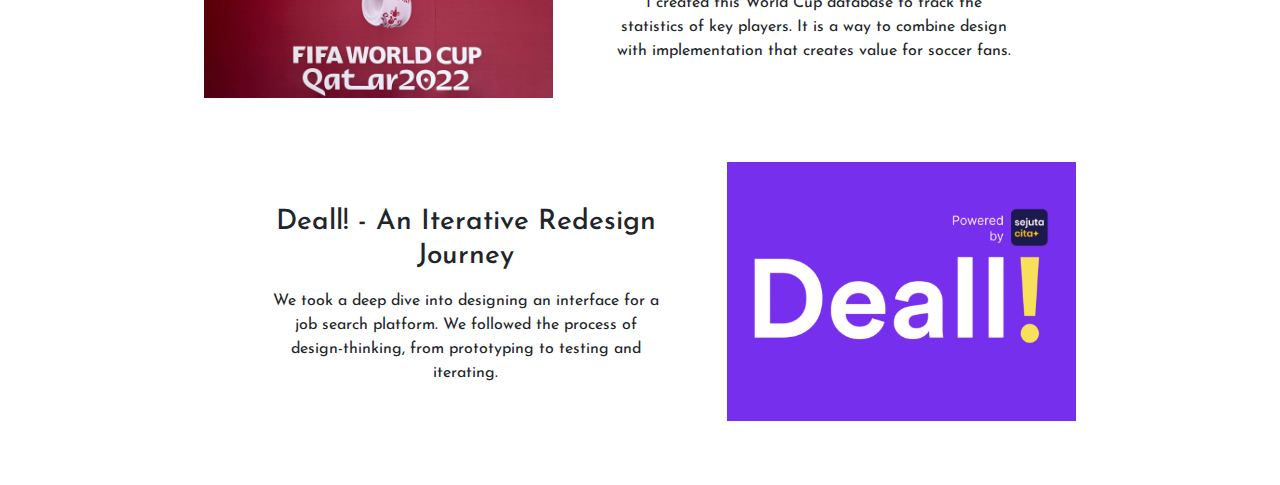
==== commit 22beffe8: "final updates" ====
--- a/index.html
+++ b/index.html
@@ -18,9 +18,7 @@
             <div class="collapse navbar-collapse flex-row-reverse mx-5 px-4">
             <ul class="navbar-nav ml-auto">
                 <li class="navbar-item mx-3"><a href="#AboutMe" class="nav-link">About Me</a></li>
-                <li class="navbar-item mx-3"><a href="#Publications" class="nav-link">Publications</a></li>
-                <li class="navbar-item mx-3"><a href="#Media" class="nav-link">Media</a></li>
-                <li class="navbar-item mx-3"><a href="#Contact" class="nav-link">Contact</a></li>
+                
             </ul>
         </div>
         </div>
@@ -45,31 +43,37 @@
             <img class="project-image" src="Images/unbox.png">
             <div class="project-text">
                 <h3 class="project-title">UnBox - a P2P marketplace to reduce campus waste</h3>
-                <p class="project-description">Welcome to my Portfolio! I am a interaction designer obsessed with design thinking, and I am equally obsessed with minimalistic design!</p>
+                <p class="project-description">UnBox is a non-profit start-up I built to help students find an easy and fast solution to deal with their items during the move-out phase at the end of the school year. My team and I went through the whole design-thinking process to make the project happen.</p>
             </div>
         </div>
     </a>
+    <a href="https://lonelypenguin930.github.io/persona/" target="_blank">
         <div class="project" id="project-2">
             <div class="project-text">
                 <h3 class="project-title">SPIN Journey Mapping - A dive into personas</h3>
-                <p class="project-description">Welcome to my Portfolio! I am a interaction designer obsessed with design thinking, and I am equally obsessed with minimalistic design!</p>
+                <p class="project-description">SPIN is a user journey map I created to explore how users interact with the public scooter interfaces. It is an attempt to look into the "empathize" stage of design thinking to understand the users.</p>
             </div>            
             <img class="project-image" src="Images/Scooter.jpg">
         </div>
+    </a>
+    <a href="https://lonelypenguin930.github.io/Development/" target="_blank">
         <div class="project" id="project-3">
             <img class="project-image" src="Images/worldcup.jpg">
             <div class="project-text">
-                <h3 class="project-title">Worldcup Database - Frontend Programming</h3>
-                <p class="project-description">Welcome to my Portfolio! I am a interaction designer obsessed with design thinking, and I am equally obsessed with minimalistic design!</p>
+                <h3 class="project-title">World Cup Database - Frontend Programming</h3>
+                <p class="project-description">I created this World Cup database to track the statistics of key players. It is a way to combine design with implementation that creates value for soccer fans.</p>
             </div>          
         </div>
+    </a>
+        <a href="Iterative Redesign/index.html" target="_blank">
         <div class="project" id="project-4">
             <div class="project-text">
                 <h3 class="project-title">Deall! - An Iterative Redesign Journey</h3>
-                <p class="project-description">Welcome to my Portfolio! I am a interaction designer obsessed with design thinking, and I am equally obsessed with minimalistic design!</p>
+                <p class="project-description">We took a deep dive into designing an interface for a job search platform. We followed the process of design-thinking, from prototyping to testing and iterating.</p>
             </div>            
             <img class="project-image" src="Images/Deall.png">
         </div>
+    </a>
     </div>
 
     
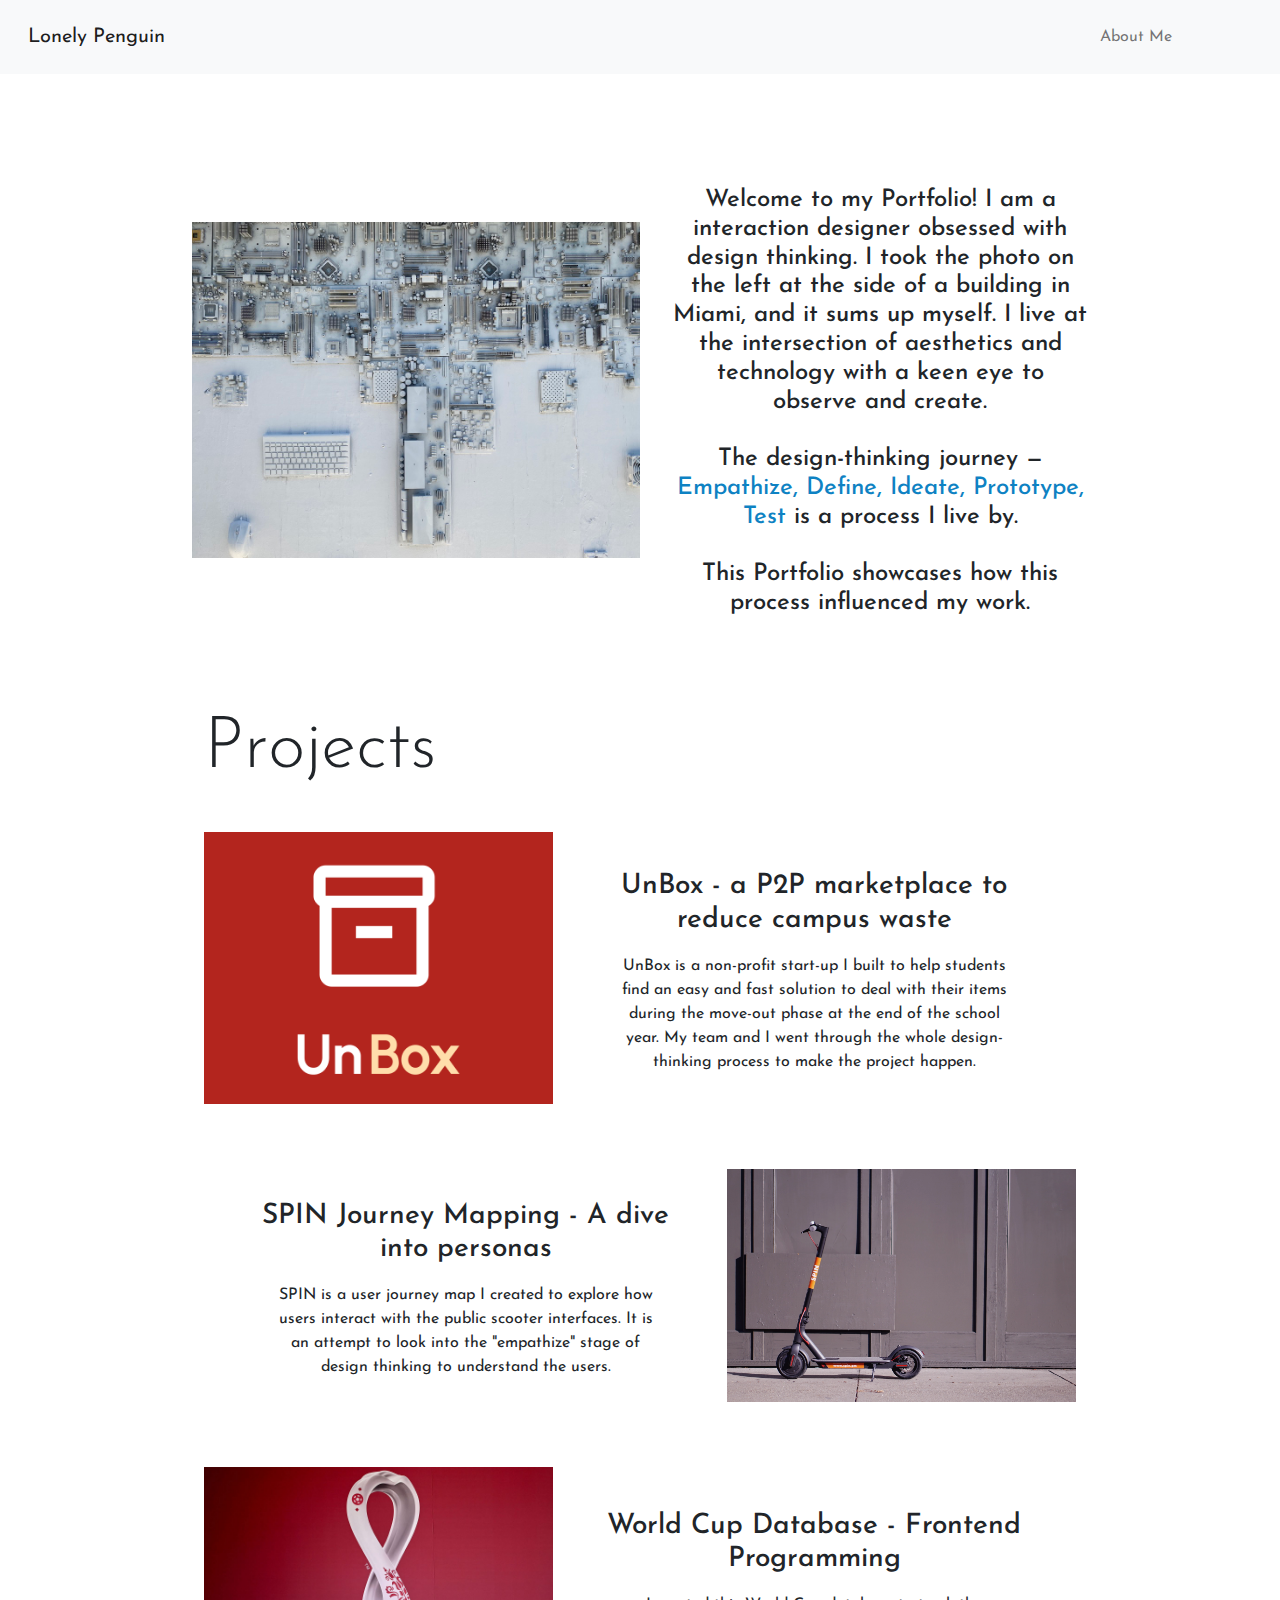
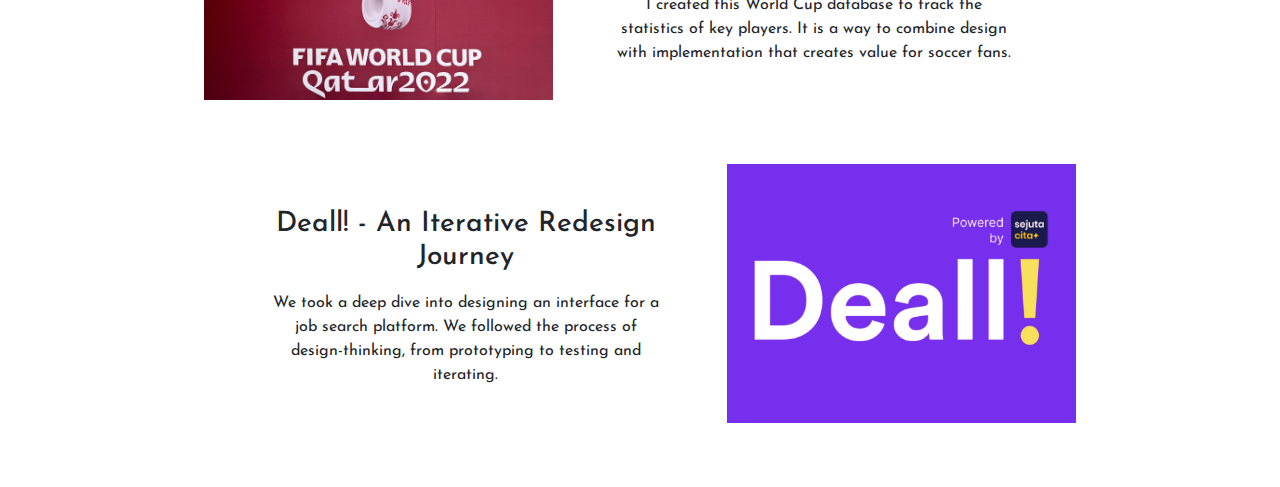
==== commit c97c6533: "added journeymapping" ====
--- a/index.html
+++ b/index.html
@@ -27,7 +27,7 @@
     <div class="body-content">
         <div class="introduction">
             <img class="intro-image" src="Images/Miami.jpeg">
-            <h4 class="intro-text">Welcome to my Portfolio! I am a interaction designer obsessed with design thinking, and I am equally obsessed with minimalistic design!</h3>
+            <h3 class="intro-text">Welcome to my Portfolio! I am a interaction designer obsessed with design thinking. I took the photo on the left at the side of a building in Miami, and it sums up myself. I live at the intersection of aesthetics and technology with a keen eye to observe and create. <br> <br> The design-thinking journey — <span class="dt-elements">Empathize, Define, Ideate, Prototype, Test</span> is a process I live by. <br> <br> This Portfolio showcases how this process influenced my work.</h3> 
         </div>
     
 
@@ -47,7 +47,7 @@
             </div>
         </div>
     </a>
-    <a href="https://lonelypenguin930.github.io/persona/" target="_blank">
+    <a href="journeymapping.html" target="_blank">
         <div class="project" id="project-2">
             <div class="project-text">
                 <h3 class="project-title">SPIN Journey Mapping - A dive into personas</h3>
--- a/styles.css
+++ b/styles.css
@@ -30,6 +30,10 @@
     font-family: 'Josefin Sans', sans-serif;
   }
 
+  .dt-elements{
+    color:#0E82C3;
+  }
+
   .body-content{
     width:70%;
     margin: auto;
@@ -117,7 +121,7 @@
     display:block;
     margin-left: auto;
     margin-right: auto;
-    width: 70%;
+    width: 50%;
     flex-basis: 40%;
   }
 
@@ -125,6 +129,7 @@
     text-align: center;
     margin-top: 2rem;
     margin-left: 2rem;
+    font-size: 1.5rem;
   }
 
 
@@ -197,6 +202,15 @@
     flex-basis: 40%;
   }
 
+  .story-image-sm{
+    display:block;
+    margin-left: 2rem;
+    margin-right: 2rem;
+    width: 20%;
+    flex-basis: 20%;
+    
+  }
+
   .story-text{
     text-align: center;
     margin-top: 2rem;
@@ -204,6 +218,30 @@
     margin-right:2rem;
   }
 
+  .click-here{
+    text-decoration: underline;
+  }
+
+  .project-summary{
+    margin-top: 5rem;
+    text-align: center;
+  }
+
+  .summary-title{
+    font-size: 2rem;
+    font-weight: 800;
+  }
+
+  .summary-text{
+    font-size: 1.4rem;
+    font-weight:500;
+  }
+
+  .summary-block{
+    margin-bottom: 2rem;
+  }
+
+  
 
   /* @media  screen and (min-width: 860px){
 
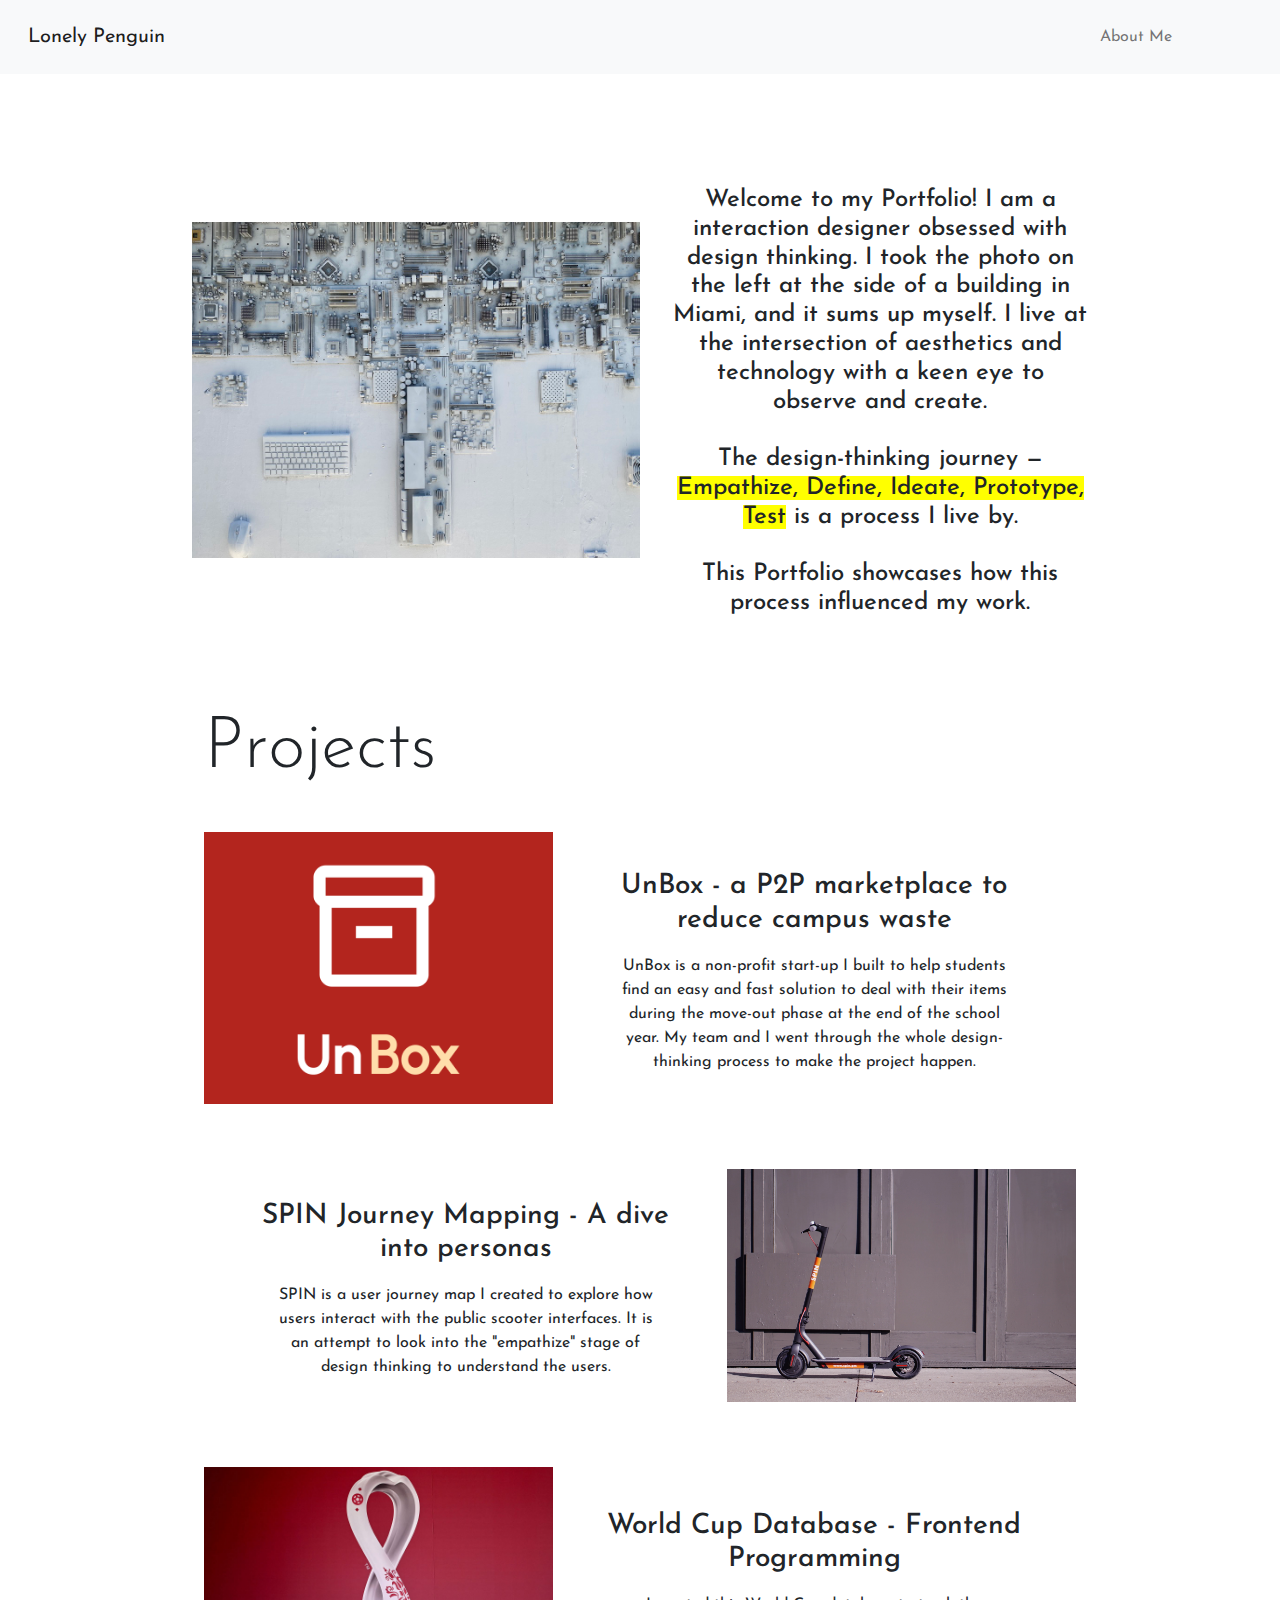
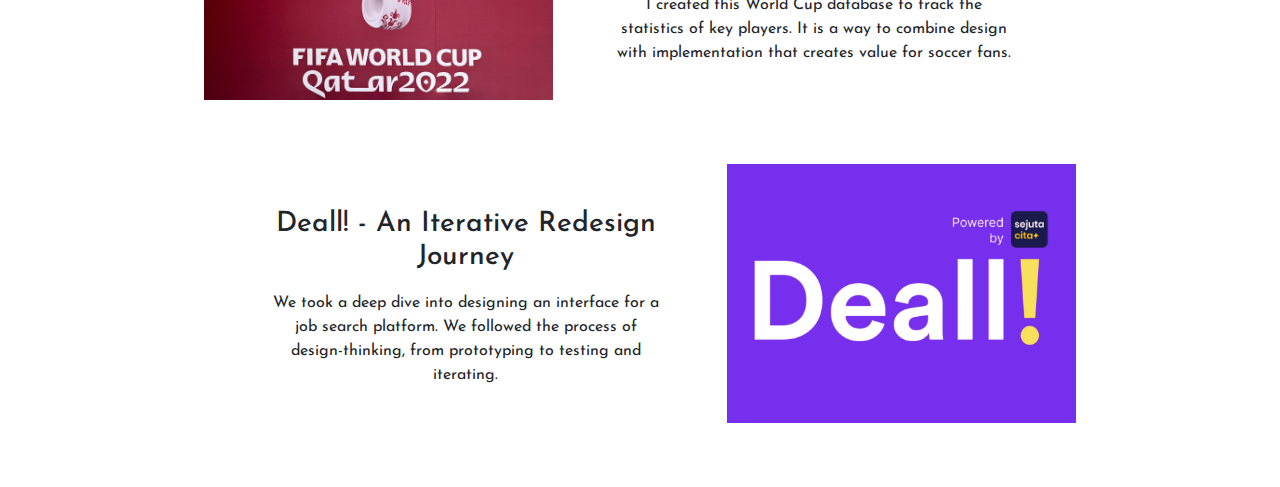
==== commit 7e9cf10d: "final" ====
--- a/index.html
+++ b/index.html
@@ -17,7 +17,7 @@
             <a class = "navbar-brand" href = "#">Lonely Penguin</a>
             <div class="collapse navbar-collapse flex-row-reverse mx-5 px-4">
             <ul class="navbar-nav ml-auto">
-                <li class="navbar-item mx-3"><a href="#AboutMe" class="nav-link">About Me</a></li>
+                <li class="navbar-item mx-3"><a href="about.html" class="nav-link">About Me</a></li>
                 
             </ul>
         </div>
@@ -47,7 +47,7 @@
             </div>
         </div>
     </a>
-    <a href="journeymapping.html" target="_blank">
+    <a href="journeymapping.html">
         <div class="project" id="project-2">
             <div class="project-text">
                 <h3 class="project-title">SPIN Journey Mapping - A dive into personas</h3>
@@ -56,7 +56,7 @@
             <img class="project-image" src="Images/Scooter.jpg">
         </div>
     </a>
-    <a href="https://lonelypenguin930.github.io/Development/" target="_blank">
+    <a href="worldcup.html" >
         <div class="project" id="project-3">
             <img class="project-image" src="Images/worldcup.jpg">
             <div class="project-text">
@@ -65,7 +65,7 @@
             </div>          
         </div>
     </a>
-        <a href="Iterative Redesign/index.html" target="_blank">
+        <a href="deall.html">
         <div class="project" id="project-4">
             <div class="project-text">
                 <h3 class="project-title">Deall! - An Iterative Redesign Journey</h3>
--- a/styles.css
+++ b/styles.css
@@ -31,7 +31,7 @@
   }
 
   .dt-elements{
-    color:#0E82C3;
+    background-color: yellow;
   }
 
   .body-content{
@@ -125,6 +125,33 @@
     flex-basis: 40%;
   }
 
+
+  .profile{
+    margin-top: 5rem;
+    display:flex;
+    align-items: center;
+    justify-content: center;
+  }
+  
+  .profile .profile-image{
+    display:block;
+    margin-left: auto;
+    margin-right: auto;
+    width: 50%;
+    flex-basis: 40%;
+  }
+
+  .profile .profile-text{
+    text-align: center;
+    margin-left: 4rem;
+    font-size: 1.5rem;
+  }
+
+  .profile-section{
+    text-align: center;
+    margin-left: 2rem;
+  }
+
   .introduction .intro-text{
     text-align: center;
     margin-top: 2rem;
@@ -132,6 +159,11 @@
     font-size: 1.5rem;
   }
 
+  .intro-section{
+    text-align: center;
+    margin-top: 2rem;
+    margin-left: 2rem;
+  }
 
   .project{
     display:flex;
@@ -355,21 +387,32 @@
   text-align: center;
 }
 
-button{
+.click-button{
+  background-color: white;
+  border: 1px solid #6c757d;
+  color:#6c757d;
+  text-align: center;
+  width: 6rem;
+  height: 4rem;
+  margin-top: 2rem;
+  font-size: 1.1rem;
+}
+
+.wc-button{
+  background-color: white;
+  border: 1px solid #9B2740;
+  color:#9B2740;
+  text-align: center;
+  width: 6rem;
+  height: 4rem;
+  margin-top: 2rem;
+  font-size: 1.1rem;
+}
+
+.click-button:hover{
   background-color: #0E82C3;
   color: white;
   border:none;
-  border-radius: 15px;
-  text-align: center;
-  width: 6rem;
-  height: 7 rem;
-  padding: 2 rem;
-}
-
-button:hover{
-  background-color: white;
-  border: 1px solid #0E82C3;
-  color:#0E82C3;
 }
 
 .button{
